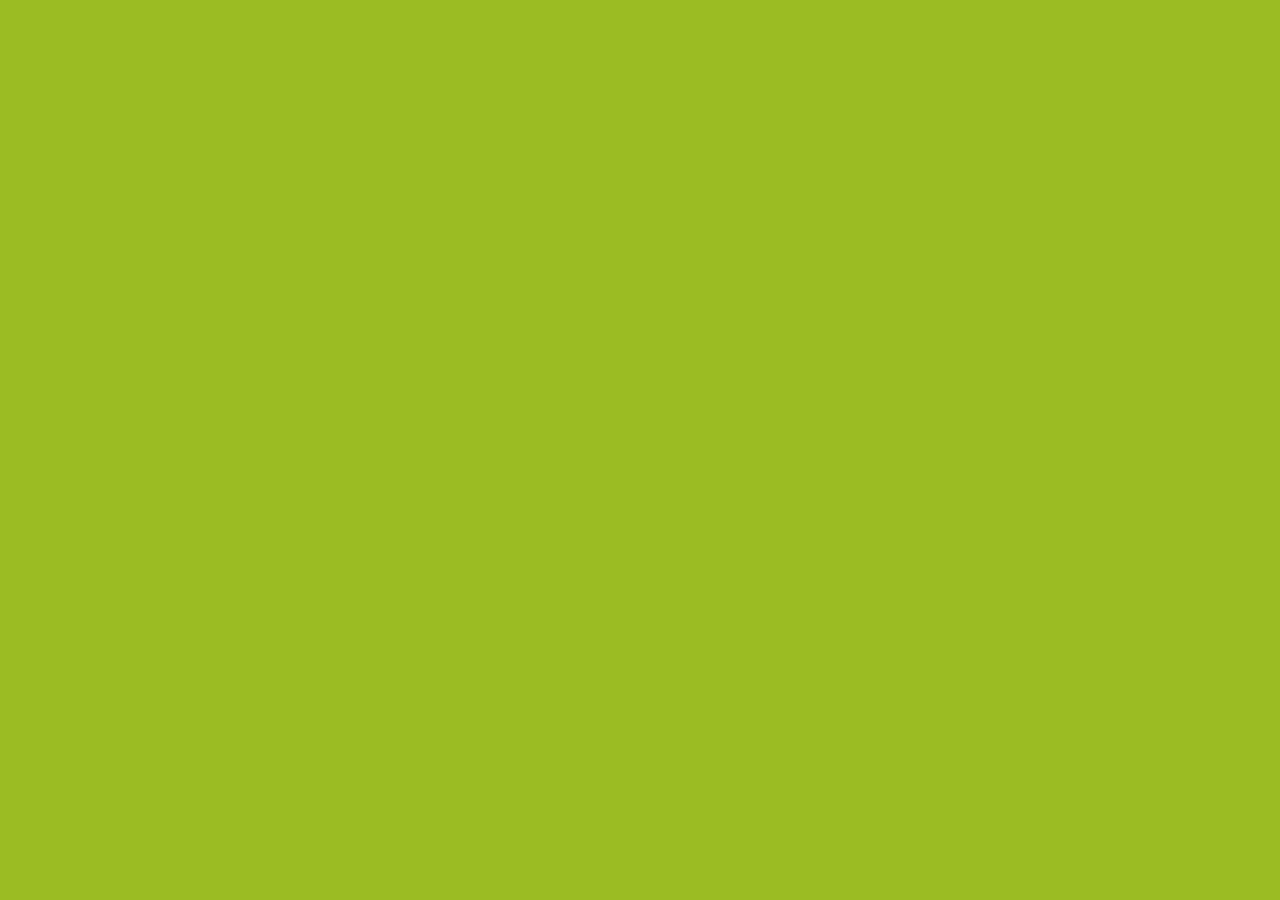
==== stories.html @ 49b6cdec "WIP" ====
<!DOCTYPE html>
<html lang="en">
<head>
	<meta charset="UTF-8">
	<meta name ="viewport" content="width=device-width, initial-scale=1.0">
	<meta http-equiv="X-UA-Compatible" content="ie=edge">	
	<title>Travelers club</title>
	<link rel="stylesheet" href="style.css">
	<script src ="https://unpkg.com/ionicons@4.5.5/dist/.js"></script>
	<script src ="https://cdnjs.cloudflare.com/ajax/libs/gsap/2.0.2/TweenMax.min.js"></script>
</head>
<body>
	<div class="temp"></div>
	<div class="first-block"></div>
	<div class="second-block"></div>
	<div class="loader">
		<ul>
			<li>L</li>
			<li>O</li>
			<li>A</li>
			<li>D</li>
			<li>I</li>
			<li>N</li>
			<li>G</li>
		</ul>
	</div>
	<div class="third-block"></div>
	<div class="menu">
		<ion-icon name="menu"></ion-icon>
	</div>
	<div class="logo">
		<span>Explore</span>
	</div>
	<div class="content">
		<div class="heading"><span>Фарерские Острова</span>
		</div>
		<div class="desc">
			<p>Далеко-далеко за словесными горами в стране, 
			гласных и согласных живут рыбные тексты. 
		Океана которой толку единственное свою бросил, которое за правилами проектах.Далеко-далеко за словесными горами в стране, 
			гласных и согласных живут рыбные тексты. 
		Океана которой толку единственное свою бросил, которое за правилами проектах.</p>
		</div>
		<div class="link">
			<button type="button">Отправится</button>
		</div>
	</div>
	<div class="img">
		<img src="https://via.placeholder.com/400" alt="">
	</div>
	<div class="media">
		<ul>
			<li>
				<ion-icon name="logo-facebook"></ion-icon>
			</li>
			<li>
				<ion-icon name="logo-instagram"></ion-icon>
			</li>
			<li>
				<ion-icon name="logo-twitter"></ion-icon>
			</li>
		</ul>
	</div>
	<div class="watch">
		<ion-icon name="play"></ion-icon>
	</div>
</body>
</html>
---- style.css ----
@import url('https://fonts.googleapis.com/css?family=Montserrat');
html{
	font-size: 62.5%;
	width: 100%;
	height: 100%;
	/*background-color:#a39481;*/
}
body{
	margin: 0;
	padding: 0;
	height: 100%;
	font-size: 1.4rem;
}
h1{
	font-size: 2.4rem;
}
.container__item{
	margin: 0 auto;
}
.landing-page-container{
	width: 100%;
	min-height: 100vh;
	background-image: url('images/bg_1.jpg');
	background-position:bottom;
	background-repeat: no-repeat;
	background-size:cover;
	overflow: hidden;
	display: block;
	font-family: 'Montserrat', sans-serif;
	font-weight: bold;
	color:#fff;
}
.content-wrapper {
	max-width: 1200px;
	width: 90%;
	height: 100%;
	margin: 0 auto;
	position: relative;
}
.header {
	width: 100%;
	padding: 3rem 0;
	display: flex;
	justify-content: space-between;
}
.menu-icon {
	height: 1.5rem;
	display: inline-block;
	cursor: pointer;
}
.header__item {
	width: 200px;
	display: inline-block;
	float: left;
}
.menu-icon__line {
	width: 32px;
	height: .2rem;
	background: #0c383e;
	display: block; 
}
.menu-icon__line:before,
.menu-icon__line:after{
	content: '';
	width: 32px;
	height: .2rem;
	background: #0c383e;
	display: inline-block;
	position: relative;
}
.menu-icon__line:before {
	left: .5rem;
	top: -.6rem;
}
.menu-icon__line:after{
	top: -1.8rem;

}
.heading {
	width: 150px;
	min-height:100px;
	font-size: 2rem;
	font-weight: bold;
	line-height: 1.7rem;
	margin: 0 auto;
	text-align:center;
}
.social-container {
	list-style: none;
	overflow: hidden;
	padding: 0;
	margin: 0;
	float:right;
}
.social-container .social__icon {
	width: auto;
	float: left;
	cursor: pointer;
}
.coords {
	font-size: 1.5rem;
	display:inline-block;
	float:left;
	position :absolute;
	top: 50%;
	letter-spacing:.2rem;
	margin:0;
	transform:rotate(-90deg) translateY(-50%);
}
.ellipse-container {
	display: flex;
	justify-content: center;
	width: auto;
	height: 50rem;
	border-radius: 50%;
	margin: 0 auto;
	position: relative;
	top: 7rem;
}
.ellipse-container .greeting {
	position: relative;
	top: 19rem;
	right: -28px;
	margin: 0 auto;
	text-transform: uppercase;
	letter-spacing: 4rem;
	font-size: 15rem;
	font-weight: 400;
	opacity: .7;
}
.ellopse-container .greeting:after{
	content: '';
	width: .3rem;
	height: .3rem;
	border-radius: 50%;
	display: inline-block;
	background-color: #fff;
	position: relative;
	top: -.65rem;
	left: -5.05rem;
}
.ellipse {
	border-radius: 50%;
	position: absolute;
	top: -40px;
	border-style: solid;
}
.ellipse__outer--thin {
	width: 700px;
	height: 700px;
	border-width: 3px;
	border-color: rgba(255,255,255,.2);
	animation: ellipseOrbit 15s ease-in-out alternate infinite;
}
.ellipse__outer--thin:after{
	content:"";
	background-image: url('images/circle.png');
	background-repeat: no-repeat;
	background-size: cover;
	background-clip: content-box;
	top:0;
	left:0;
	bottom:0;
	right: 0;
	color: #000;
	position: absolute;
	opacity: .4;
}
.ellipse__outer--thick {
	width: 700px;
	height: 700px;
	border-color: #fff transparent;
	border-width: 3px;
	transform:rotate(45deg);
	animation: ellipseRotate 15s ease-in-out alternate infinite;
}
.ellipse__orbit {
	width: 7.5rem;
	height: 7.5rem;
	border-width: 2px;
	border-color: rgba(255,255,255,.2);
	top: 5.5rem;
	right: 6.75rem;
	animation:ellipseOrbit_reverse 15s ease-in-out alternate infinite;
}
.ellipse__orbit:before {
	content: "";
	width: 1.7rem;
	height: 1.7rem;
	border-radius: 50%;
	display: inline-block;
	background-color: #fff;
	margin: 0 auto;
	left: 0;
	right: 0;
	position: absolute;
	top: 50%;
	transform: translateY(-50%);
}
.ellipse__orbit:after {
	content: "";
	width: 1.2rem;
	height: 1.2rem;
	border-radius: 50%;
	display: inline-block;
	background-color: #fff;
	margin: 0 auto;
	left: 0;
	right: 0;
	position: absolute;
	top: 0;
	transform: translateY(-50%);

}

.temp {
	position: absolute;
	width: 100%;
	height: 100%;
	background-color: #9bbc23;
	animation: fadeOut 5s linear forwards;
	opacity: 1;
}
.first-block {
	position: absolute;
	width: 0%;
	height:100vh;
	background: #6c5742;
	animation: go-left 4s cubic-bezier(.74,.06,.4,.92) forwards;
	left: 0;
}
.second-block {
	position: absolute;
	width: 0%;
	height:100%;
	background: #112e12;
	animation: go-left 3.2s cubic-bezier(.74,.06,.4,.92) forwards;
	animation-delay: 3s;
}
.loader {
	position: absolute;
	top: 50%;
	left: 50%;
	transform: translate(-50%, -50%);
}
.loader ul {
	list-style: none;
	margin: 0;
	padding: 0;
}
.loader ul li {
 display: inline-block;
 color: #fff;
 font-family: 'Montserrat', sans-serif;
 font-weight: bolder;
 margin: 0 8px;
 font-size: 24px;
 text-transform: uppercase;
 animation: loadNow 4s ease-in-out forwards;
 opacity: 0;
 transform: translateX(0px) ;
}
.loader ul li:nth-child(1){
	animation-delay: 1.1s;
}
.loader ul li:nth-child(2){
	animation-delay: 1.2s;
}
.loader ul li:nth-child(3){
	animation-delay: 1.3s;
}
.loader ul li:nth-child(4){
	animation-delay: 1.4s;
}
.loader ul li:nth-child(5){
	animation-delay: 1.5s;
}
.loader ul li:nth-child(6){
	animation-delay: 1.6s;
}
.loader ul li:nth-child(7){
	animation-delay: 1.6s;
}
@keyframes loadNow {
	0%{
		opacity:0;
		transform: translateX(-80px);
	}
	20%{
		opacity:1;
		transform: translateX(0px);
	}
	80%{
		opacity:1;
		transform: translateX(0px);
	}
	0%{
		opacity:0;
		transform: translateX(80px);
	}
}
@keyframes go-left{
	0%{
		left: 0;
		width: 0;
	}
	50%{
		left:0;
		width: 100%;
	}
	100%{
		left:100%;
		width: 0;
	}
}
@keyframes fadeOut{
	0% {
		opacity: 0;
	}
	40% {
		opacity: 0;
	}
	41% {
		opacity: 1;
	}
	91% {
		opacity: 1;
	}
	92% {
		opacity: 0;
	}
	100%{
		opacity: 0;
	}
}


@keyframes ellipseRotate{
	0%{
		transform:rotate(-45deg);
	}
	100%{
		transform:rotate(-405deg);
	}
}

@keyframes ellipseOrbit{

	0%{
		transform:rotate(0deg);
	}
	100%{
		transform:rotate(360deg);
	}
}

@keyframes ellipseOrbit_reverse{

	0%{
		transform:rotate(360deg);
	}
	100%{
		transform:rotate(-360deg);
	}
}
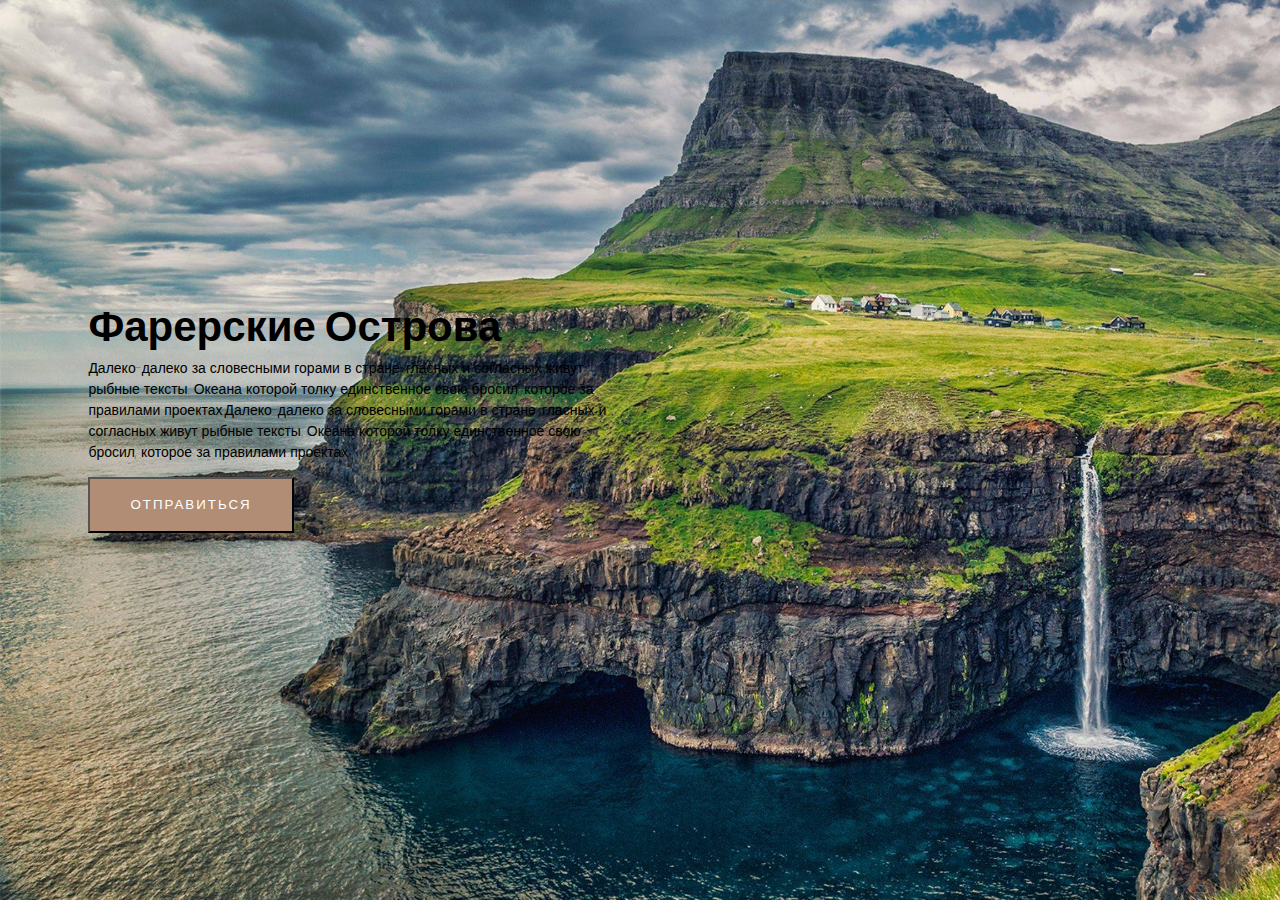
==== commit fcd7ce5d: "WIp" ====
--- a/stories.html
+++ b/stories.html
@@ -29,10 +29,10 @@
 		<ion-icon name="menu"></ion-icon>
 	</div>
 	<div class="logo">
-		<span>Explore</span>
+			<img src="images/logo_new.png" class="heading header__item">
 	</div>
 	<div class="content">
-		<div class="heading"><span>Фарерские Острова</span>
+		<div class="title"><span>Фарерские Острова</span>
 		</div>
 		<div class="desc">
 			<p>Далеко-далеко за словесными горами в стране, 
@@ -42,27 +42,72 @@
 		Океана которой толку единственное свою бросил, которое за правилами проектах.</p>
 		</div>
 		<div class="link">
-			<button type="button">Отправится</button>
+			<button type="button">Отправиться</button>
 		</div>
 	</div>
 	<div class="img">
-		<img src="https://via.placeholder.com/400" alt="">
+		<img src="images/img_3.jpg" alt="">
 	</div>
 	<div class="media">
 		<ul>
 			<li>
-				<ion-icon name="logo-facebook"></ion-icon>
+			<img src="https://img.icons8.com/wired/64/000000/facebook.png" alt="facebook">
 			</li>
 			<li>
-				<ion-icon name="logo-instagram"></ion-icon>
+					<img src="https://img.icons8.com/wired/64/000000/instagram-new.png" alt="Instagram">
 			</li>
 			<li>
-				<ion-icon name="logo-twitter"></ion-icon>
+				<img src="https://img.icons8.com/wired/64/000000/vk-com.png" alt="Vkontakte">
 			</li>
 		</ul>
 	</div>
 	<div class="watch">
 		<ion-icon name="play"></ion-icon>
 	</div>
+	<script type="text/javascript">
+	 		TweenMax.from('.logo', 1.6, {
+	 			delay: 6.4,
+	 			opacity:0,
+	 			y:30,
+	 			ease: Expo.easeInOut
+	 		});
+	 		TweenMax.from('.menu', 1.6, {
+	 			delay: 6.5,
+	 			opacity:0,
+	 			y:30,
+	 			ease: Expo.easeInOut
+	 		});
+	 	TweenMax.from('.title', 1.6, {
+	 			delay: 6.6,
+	 			opacity:0,
+	 			y:30,
+	 			ease: Expo.easeInOut
+	 		});
+	 		TweenMax.from('.desc', 1.6, {
+	 			delay: 6.7,
+	 			opacity:0,
+	 			y:30,
+	 			ease: Expo.easeInOut
+	 		});
+	 	TweenMax.from('button', 1.6, {
+	 			delay: 6.8,
+	 			opacity:0,
+	 			y:30,
+	 			ease: Expo.easeInOut
+	 		});
+	 	TtweenMax.from('.watch', 1.6, {
+	 			delay: 6.9,
+	 			opacity:0,
+	 			y:30,
+	 			rotation:90,
+	 			ease: Expo.easeInOut
+	 		});
+	 		TweenMax.from('.media img', 1.6, {
+	 			delay: 7,
+	 			opacity:0,
+	 			y:30,
+	 			ease: Expo.easeInOut
+	 		});
+	 </script>
 </body>
 </html>--- a/style.css
+++ b/style.css
@@ -1,4 +1,5 @@
 @import url('https://fonts.googleapis.com/css?family=Montserrat');
+@import url('https://fonts.googleapis.com/css?family=Poppins');
 html{
 	font-size: 62.5%;
 	width: 100%;
@@ -217,7 +218,8 @@
 	position: absolute;
 	width: 100%;
 	height: 100%;
-	background-color: #9bbc23;
+	background: url(images/img_2.jpg);
+	background-size: cover;
 	animation: fadeOut 5s linear forwards;
 	opacity: 1;
 }
@@ -225,7 +227,7 @@
 	position: absolute;
 	width: 0%;
 	height:100vh;
-	background: #6c5742;
+	background: #000;
 	animation: go-left 4s cubic-bezier(.74,.06,.4,.92) forwards;
 	left: 0;
 }
@@ -233,7 +235,8 @@
 	position: absolute;
 	width: 0%;
 	height:100%;
-	background: #112e12;
+	background: url(images/img_1.jpg);
+	background-size: cover;
 	animation: go-left 3.2s cubic-bezier(.74,.06,.4,.92) forwards;
 	animation-delay: 3s;
 }
@@ -249,16 +252,16 @@
 	padding: 0;
 }
 .loader ul li {
- display: inline-block;
- color: #fff;
- font-family: 'Montserrat', sans-serif;
- font-weight: bolder;
- margin: 0 8px;
- font-size: 24px;
- text-transform: uppercase;
- animation: loadNow 4s ease-in-out forwards;
- opacity: 0;
- transform: translateX(0px) ;
+	display: inline-block;
+	color: #fff;
+	font-family: 'Montserrat', sans-serif;
+	font-weight: bolder;
+	margin: 0 8px;
+	font-size: 24px;
+	text-transform: uppercase;
+	animation: loadNow 4s ease-in-out forwards;
+	opacity: 0;
+	transform: translateX(0px) ;
 }
 .loader ul li:nth-child(1){
 	animation-delay: 1.1s;
@@ -280,6 +283,132 @@
 }
 .loader ul li:nth-child(7){
 	animation-delay: 1.6s;
+}
+.third-block{
+	position: absolute;
+	width: 0%;
+	height: 100vh;
+	background-color: #F0F0F0;
+	animation: expandNow 1.4s cubic-bezier(0.19, 1, 0.22, 1) forwards;
+	animation-delay: 5.2s;
+}
+.menu {
+	position: absolute;
+	right: 0;
+	margin: 2em;
+	font-size: 18px;
+}
+.logo{
+	position: absolute;
+	left:0;
+	margin: 2em;
+	font-family: 'Montserrat', sans-serif;
+	text-transform: uppercase;
+	font-weight: bolder;
+	font-size: 18px;
+}
+.content{
+	position: absolute;
+	width: 540px;
+	top:46%;
+	left: 28%;
+	transform:translate(-50%,-50%);
+	text-align: left;
+}
+.title {
+	font-family: 'Poppins', sans-serif;
+	font-weight: bolder;
+	font-size: 42px;
+}
+.desc{
+	font-family: 'Poppins', sans-serif;
+	font-weight: lighter;
+}
+.desc p {
+	margin-top: 0px;
+}
+button {
+	font-family: 'Poppins', sans-serif;
+	border-radius: none;
+	padding:16px 40px;
+	letter-spacing: 2px;
+	text-transform: uppercase;
+	background-color: #B08D74;
+	color: #fff;
+}
+.img img {
+	width: 540px;
+}
+.img {
+	position: fixed;
+	z-index:0;
+	top: 50%;
+	right:14%;
+	transform: translateY(-50%);
+}
+img {
+	opacity: 0;
+	animation: appearimg .01s linear forwards;
+	animation-delay: 6.4s;
+}
+.img:after{
+	content:'';
+	top:0;
+	left:0;
+	width:0%;
+	height:100%;
+	background-color: #272727;
+	position: absolute;
+	animation: rev-img 1.5s cubic-bezier(0.19, 1, 0.22, 1) forwards;
+	animation-delay: 6s;
+}
+.media ul {
+	list-style: none;
+	position: fixed;
+	right: 24px;
+	bottom:0;
+	padding: 10px;
+}
+.media ul li{
+	font-size: 18px;
+	margin: 24px 0;
+}
+.watch {
+	position: fixed;
+	bottom:0;
+	left:0;
+	margin: 2em;
+}
+/*Animation*/
+@keyframes rev-img {
+	0%{
+		left:0;
+		width:0%;
+	}
+	50%{
+		width: 440px;
+		left:0;
+	}
+	100%{
+		left:440px;
+		width: 0;
+	}
+}
+@keyframes appearimg {
+	0%{
+		opacity:0;
+	}
+	100%{
+		opacity:1;
+	}
+}
+@keyframes expandNow{
+	0%{
+		width:0%;
+	}
+	100%{
+		width: 64%;
+	}
 }
 @keyframes loadNow {
 	0%{
